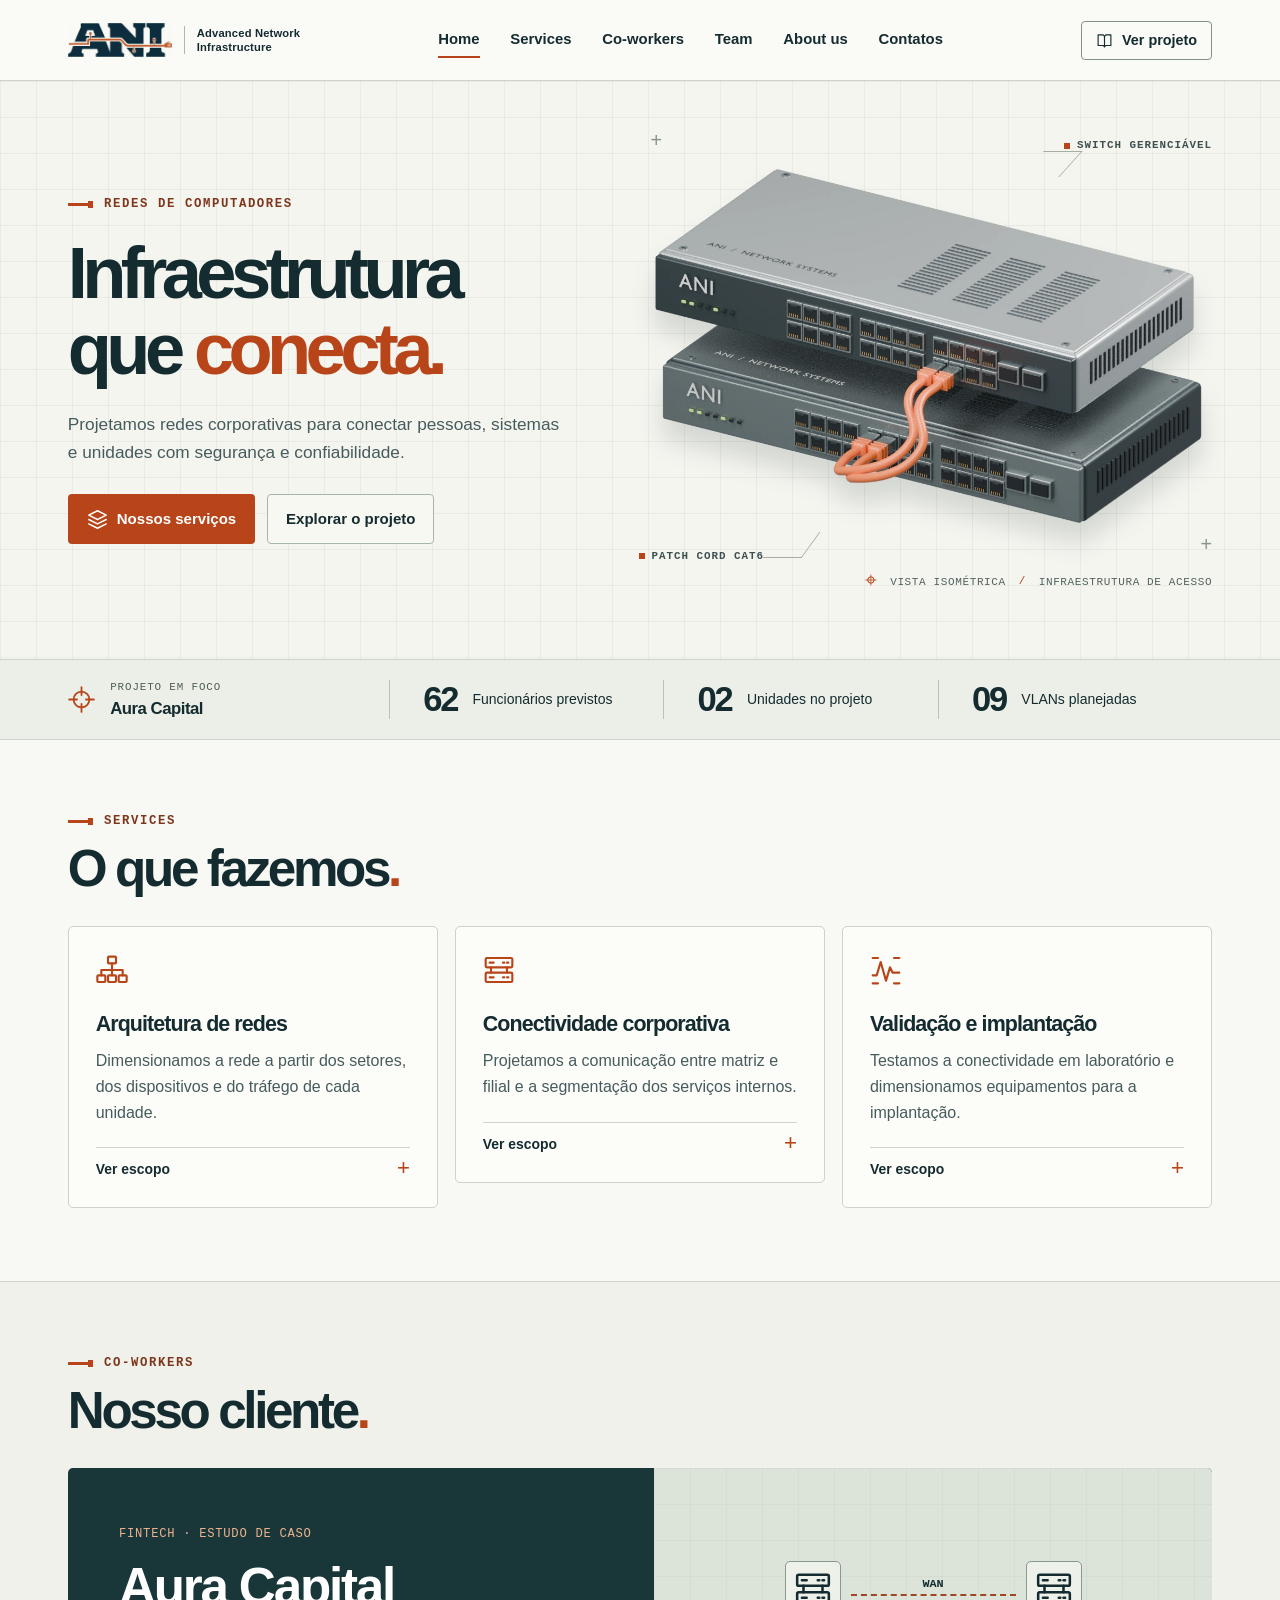
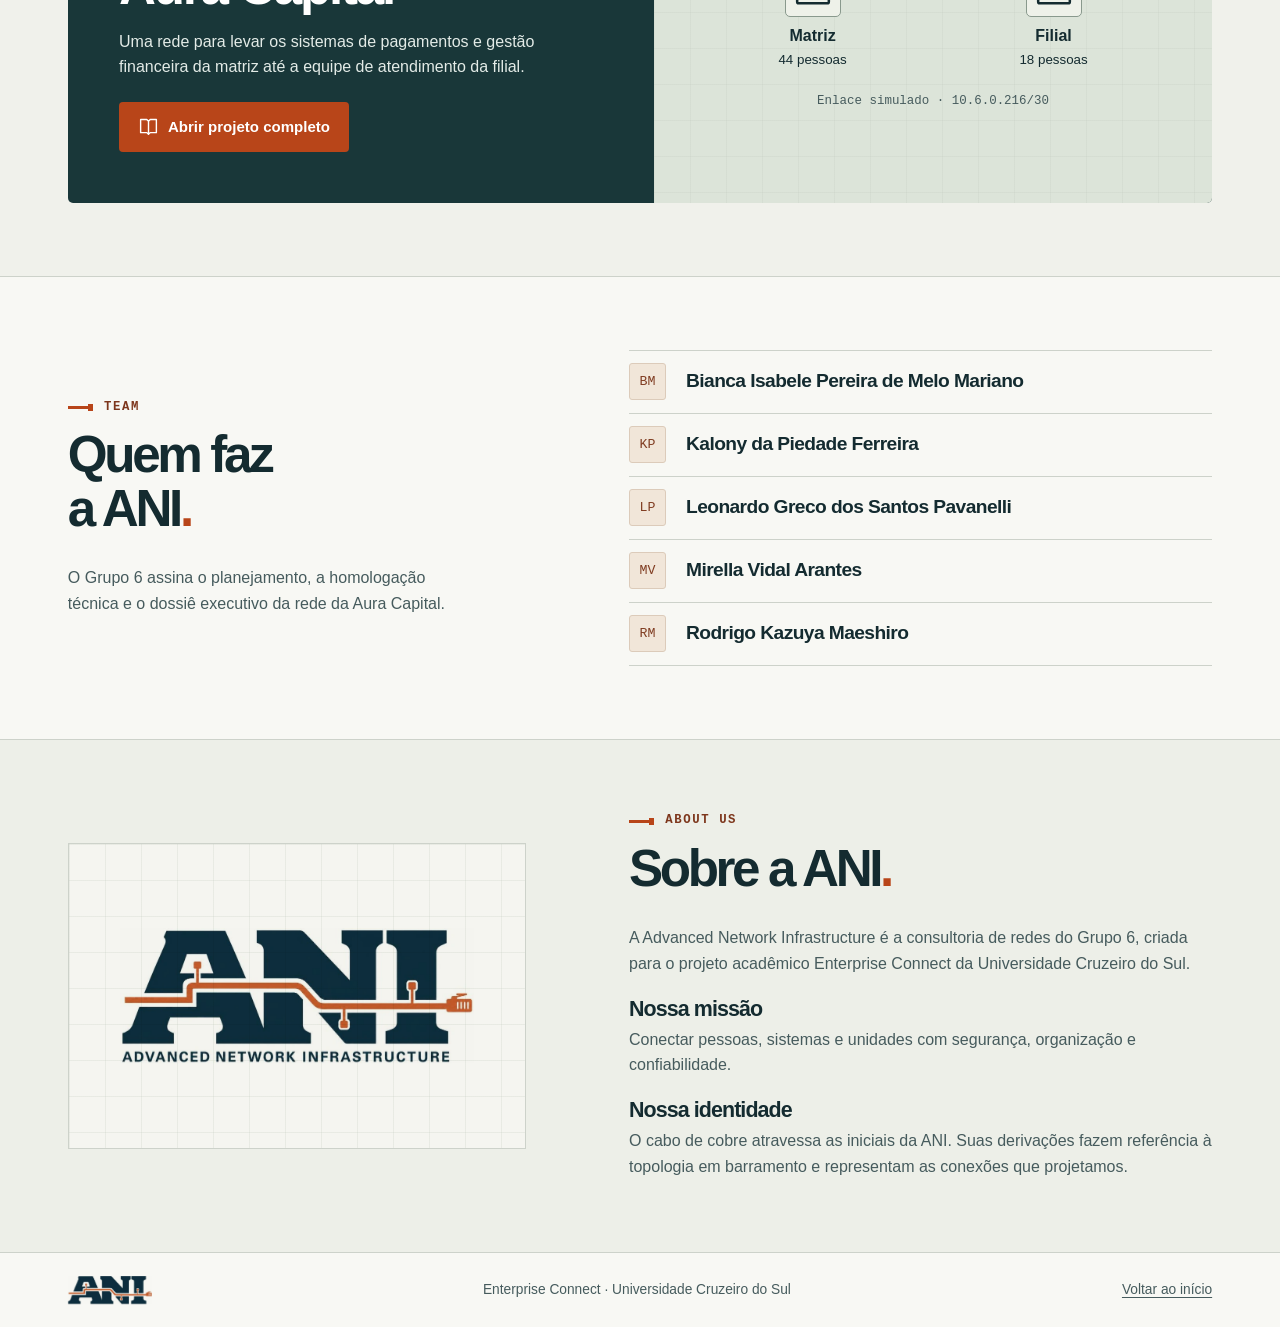
==== index.html @ f09b4840 "Primeiro Commit" ====
<!doctype html>
<html lang="pt-BR">

<head>
  <meta charset="utf-8">
  <meta name="viewport" content="width=device-width, initial-scale=1">
  <meta name="theme-color" content="#fafaf7">
  <meta name="description"
    content="Infraestrutura de redes corporativas da ANI e estudo de caso da fintech Aura Capital.">
  <title>ANI — Advanced Network Infrastructure</title>
  <link rel="icon" href="assets/logo_ani.svg">
  <link rel="stylesheet" href="style.css">
  <script defer src="script.js"></script>
</head>

<body>
  <a class="skip" href="#conteudo">Ir para o conteúdo</a>
  <header class="main-header">
    <div class="wrap head-row">
      <a class="brand" href="#home" aria-label="ANI, página inicial"><img src="assets/ani.webp" width="104" height="34"
          alt="ANI"><span>Advanced Network<br>Infrastructure</span></a><button class="menu-toggle" hidden type="button"
        aria-expanded="false" aria-controls="nav"><svg class="ico" aria-hidden="true" viewBox="0 0 24 24" fill="none"
          stroke="currentColor" stroke-width="1.6" stroke-linecap="round" stroke-linejoin="round">
          <path d="M3 6h18M3 12h18M3 18h18" />
        </svg> Menu</button>
      <nav id="nav" aria-label="Navegação principal">
        <a href="#home" aria-current="location" lang="en">Home</a><a href="#services" lang="en">Services</a><a
          href="#co-workers" lang="en">Co-workers</a><a href="#team" lang="en">Team</a><a href="#about-us"
          lang="en">About us</a><a href="contatos.html">Contatos</a>
      </nav>
      <a class="head-cta" href="aura-capital.html"><svg class="ico" aria-hidden="true" viewBox="0 0 24 24" fill="none"
          stroke="currentColor" stroke-width="1.6" stroke-linecap="round" stroke-linejoin="round">
          <path d="M3 4h7l2 2 2-2h7v15h-7l-2 2-2-2H3zM12 6v15" />
        </svg>Ver projeto</a>
    </div>
  </header>
  <main id="conteudo">
    <section id="home" class="hero">
      <div class="wrap hero-layout">
        <div class="hero-copy">
          <div class="eyebrow">
            <i></i>Redes de Computadores
          </div>
          <h1>
            Infraestrutura<br>que <em>conecta.</em>
          </h1>
          <p>
            Projetamos redes corporativas para conectar pessoas, sistemas e unidades com segurança e confiabilidade.
          </p>
          <div class="actions">
            <a class="btn hot" href="#services"><svg class="ico" aria-hidden="true" viewBox="0 0 24 24" fill="none"
                stroke="currentColor" stroke-width="1.6" stroke-linecap="round" stroke-linejoin="round">
                <path d="m2 7 10-5 10 5-10 5zM2 12l10 5 10-5M2 17l10 5 10-5" />
              </svg> Nossos serviços</a><a class="btn quiet" href="aura-capital.html">Explorar o projeto</a>
          </div>
        </div>
        <figure class="hero-figure">
          <span class="guide g1">+</span><span class="guide g2">+</span>
          <div class="part-label top-label">
            <b></b>Switch gerenciável
          </div>
          <img src="assets/switches.webp"
            alt="Ilustração em perspectiva de dois switches com portas Ethernet e cabos de cobre laranja." width="1200"
            height="820">
          <div class="part-label bottom-label">
            <b></b>Patch cord Cat6
          </div>
          <figcaption>
            <span class="tiny-cross">⌖</span> Vista isométrica <span>/</span> Infraestrutura de acesso
          </figcaption>
        </figure>
      </div>
    </section>
    <section class="spec-band" aria-label="Dados do projeto Aura Capital">
      <div class="wrap spec-row">
        <div class="spec-label">
          <svg class="ico" aria-hidden="true" viewBox="0 0 24 24" fill="none" stroke="currentColor" stroke-width="1.6"
            stroke-linecap="round" stroke-linejoin="round">
            <circle cx="12" cy="12" r="7" />
            <path d="M12 1v7m0 8v7M1 12h7m8 0h7" />
          </svg><span>Projeto em foco<strong>Aura Capital</strong></span>
        </div>
        <div>
          <strong data-counter>62</strong><span>Funcionários previstos</span>
        </div>
        <div>
          <strong data-counter>02</strong><span>Unidades no projeto</span>
        </div>
        <div>
          <strong data-counter>09</strong><span>VLANs planejadas</span>
        </div>
      </div>
    </section>
    <section class="section wrap" id="services">
      <div class="eyebrow">
        <i></i>Services
      </div>
      <h2>
        O que fazemos<span>.</span>
      </h2>
      <div class="services-grid">
        <article class="service-card">
          <div class="service-icon">
            <svg class="ico" aria-hidden="true" viewBox="0 0 24 24" fill="none" stroke="currentColor" stroke-width="1.6"
              stroke-linecap="round" stroke-linejoin="round">
              <rect x="9" y="2" width="6" height="5" rx=".7" />
              <path d="M12 7v5M4 16v-4h16v4M12 12v4" />
              <rect x="1" y="16" width="6" height="5" rx=".7" />
              <rect x="9" y="16" width="6" height="5" rx=".7" />
              <rect x="17" y="16" width="6" height="5" rx=".7" />
            </svg>
          </div>
          <h3>
            Arquitetura de redes
          </h3>
          <p>
            Dimensionamos a rede a partir dos setores, dos dispositivos e do tráfego de cada unidade.
          </p>
          <details>
            <summary>
              Ver escopo
            </summary>
            <p>
              O projeto lógico reúne topologia, sub-redes IPv4 com VLSM, gateways, VLANs e requisitos de acesso.
            </p>
            <a href="aura-capital.html#etapa-1">Consultar plano lógico</a>
          </details>
        </article>
        <article class="service-card">
          <div class="service-icon">
            <svg class="ico" aria-hidden="true" viewBox="0 0 24 24" fill="none" stroke="currentColor" stroke-width="1.6"
              stroke-linecap="round" stroke-linejoin="round">
              <rect x="2" y="3" width="20" height="7" rx="1" />
              <rect x="2" y="14" width="20" height="7" rx="1" />
              <path d="M5 6.5h3m7 0h1m2 0h1M5 17.5h3m7 0h1m2 0h1M6 10v4m12-4v4" />
            </svg>
          </div>
          <h3>
            Conectividade corporativa
          </h3>
          <p>
            Projetamos a comunicação entre matriz e filial e a segmentação dos serviços internos.
          </p>
          <details>
            <summary>
              Ver escopo
            </summary>
            <p>
              O escopo inclui trunks, roteamento entre unidades, Wi-Fi corporativo e de visitantes e planejamento de VPN
              e controles de acesso.
            </p>
            <a href="aura-capital.html#etapa-2">Ver aplicação na Aura Capital</a>
          </details>
        </article>
        <article class="service-card">
          <div class="service-icon">
            <svg class="ico" aria-hidden="true" viewBox="0 0 24 24" fill="none" stroke="currentColor" stroke-width="1.6"
              stroke-linecap="round" stroke-linejoin="round">
              <path d="M2 16h3l3-10 4 14 3-10 2 4h5" />
              <path d="M2 3h4m12 0h4M2 22h4m12 0h4" />
            </svg>
          </div>
          <h3>
            Validação e implantação
          </h3>
          <p>
            Testamos a conectividade em laboratório e dimensionamos equipamentos para a implantação.
          </p>
          <details>
            <summary>
              Ver escopo
            </summary>
            <p>
              Registramos testes no Packet Tracer, relacionamos os modelos simulados aos equipamentos reais e estimamos
              investimento e custos recorrentes.
            </p>
            <a href="aura-capital.html#etapa-3">Consultar dimensionamento</a>
          </details>
        </article>
      </div>
    </section>
    <section class="client-area" id="co-workers">
      <div class="wrap">
        <div class="eyebrow">
          <i></i>Co-workers
        </div>
        <h2>
          Nosso cliente<span>.</span>
        </h2>
        <article class="client-card">
          <div class="client-copy">
            <span class="plain-meta">Fintech · Estudo de caso</span>
            <h3>
              <a href="aura-capital.html">Aura Capital</a>
            </h3>
            <p>
              Uma rede para levar os sistemas de pagamentos e gestão financeira da matriz até a equipe de atendimento da
              filial.
            </p>
            <a class="btn hot" href="aura-capital.html"><svg class="ico" aria-hidden="true" viewBox="0 0 24 24"
                fill="none" stroke="currentColor" stroke-width="1.6" stroke-linecap="round" stroke-linejoin="round">
                <path d="M3 4h7l2 2 2-2h7v15h-7l-2 2-2-2H3zM12 6v15" />
              </svg> Abrir projeto completo</a>
          </div>
          <div class="client-diagram">
            <div class="map-pair">
              <span><svg class="ico" aria-hidden="true" viewBox="0 0 24 24" fill="none" stroke="currentColor"
                  stroke-width="1.6" stroke-linecap="round" stroke-linejoin="round">
                  <rect x="2" y="3" width="20" height="7" rx="1" />
                  <rect x="2" y="14" width="20" height="7" rx="1" />
                  <path d="M5 6.5h3m7 0h1m2 0h1M5 17.5h3m7 0h1m2 0h1M6 10v4m12-4v4" />
                </svg><b>Matriz</b><small>44 pessoas</small></span><i><small>WAN</small></i><span><svg class="ico"
                  aria-hidden="true" viewBox="0 0 24 24" fill="none" stroke="currentColor" stroke-width="1.6"
                  stroke-linecap="round" stroke-linejoin="round">
                  <rect x="2" y="3" width="20" height="7" rx="1" />
                  <rect x="2" y="14" width="20" height="7" rx="1" />
                  <path d="M5 6.5h3m7 0h1m2 0h1M5 17.5h3m7 0h1m2 0h1M6 10v4m12-4v4" />
                </svg><b>Filial</b><small>18 pessoas</small></span>
            </div>
            <p>
              Enlace simulado · 10.6.0.216/30
            </p>
          </div>
        </article>
      </div>
    </section>
    <section class="wrap section team-section" id="team">
      <div>
        <div class="eyebrow">
          <i></i>Team
        </div>
        <h2>
          Quem faz <br>a ANI<span>.</span>
        </h2>
        <p>
          O Grupo 6 assina o planejamento, a homologação técnica e o dossiê executivo da rede da Aura Capital.
        </p>
      </div>
      <ul class="people">
        <li>
          <span class="monogram">BM</span><strong>Bianca Isabele Pereira de Melo Mariano</strong>
        </li>
        <li>
          <span class="monogram">KP</span><strong>Kalony da Piedade Ferreira</strong>
        </li>
        <li>
          <span class="monogram">LP</span><strong>Leonardo Greco dos Santos Pavanelli</strong>
        </li>
        <li>
          <span class="monogram">MV</span><strong>Mirella Vidal Arantes</strong>
        </li>
        <li>
          <span class="monogram">RM</span><strong>Rodrigo Kazuya Maeshiro</strong>
        </li>
      </ul>
    </section>
    <section class="about-area" id="about-us">
      <div class="wrap about-layout">
        <div class="identity">
          <img src="assets/ani-completa.webp" width="906" height="345"
            alt="Marca ANI com um cabo de cobre atravessando as iniciais.">
        </div>
        <div>
          <div class="eyebrow">
            <i></i>About us
          </div>
          <h2>
            Sobre a ANI<span>.</span>
          </h2>
          <p>
            A Advanced Network Infrastructure é a consultoria de redes do Grupo 6, criada para o projeto acadêmico
            Enterprise Connect da Universidade Cruzeiro do Sul.
          </p>
          <h3>
            Nossa missão
          </h3>
          <p>
            Conectar pessoas, sistemas e unidades com segurança, organização e confiabilidade.
          </p>
          <h3>
            Nossa identidade
          </h3>
          <p>
            O cabo de cobre atravessa as iniciais da ANI. Suas derivações fazem referência à topologia em barramento e
            representam as conexões que projetamos.
          </p>
        </div>
      </div>
    </section>
  </main>
  <footer>
    <div class="wrap footer-row">
      <a class="brand" href="index.html#home"><img src="assets/ani.webp" alt="ANI" width="84"
          height="28"></a><span>Enterprise Connect · Universidade Cruzeiro do Sul</span><a href="#home">Voltar ao
        início</a>
    </div>
  </footer>
</body>

</html>
---- style.css ----
:root {
  color-scheme: light;
  --paper: #f8f8f4;
  --white: #fff;
  --ink: #142b30;
  --muted: #465b5d;
  --copper: #b84519;
  --line: #cdd2ca;
  --technical: "IBM Plex Mono", Consolas, "Liberation Mono", monospace;
  --font: "Inter", "Arial", sans-serif;
  --gutter: clamp(20px, 5.3vw, 88px);
}

* {
  box-sizing: border-box;
}

html {
  scroll-behavior: smooth;
  scroll-padding-top: 100px;
}

body {
  margin: 0;
  font: 400 1rem/1.6 var(--font);
  color: var(--ink);
  background: var(--paper);
}

a {
  color: inherit;
  text-decoration-thickness: 1px;
  text-underline-offset: .23em;
}

button,
summary {
  font: inherit;
}

a,
summary,
button {
  -webkit-tap-highlight-color: transparent;
}

:focus-visible {
  outline: 3px solid var(--copper);
  outline-offset: 4px;
}

img {
  max-width: 100%;
}

[hidden] {
  display: none !important;
}

.wrap {
  width: min(calc(100% - 2 * var(--gutter)), 1440px);
  margin-inline: auto;
}

.ico {
  display: inline-block;
  width: 21px;
  height: 21px;
  flex: none;
}

.skip {
  position: fixed;
  z-index: 20;
  left: 1rem;
  top: -8rem;
  padding: .6rem 1rem;
  background: #fff;
}

.skip:focus {
  top: .5rem;
}

.main-header {
  position: sticky;
  z-index: 10;
  top: 0;
  background: rgba(250, 250, 247, .98);
  border-bottom: 1px solid var(--line);
}

.head-row,
.brand,
.main-header nav,
.head-cta,
.menu-toggle,
.actions,
.btn,
.footer-row,
.doc-link {
  display: flex;
  align-items: center;
}

.head-row {
  min-height: 80px;
  gap: 2.4rem;
  justify-content: space-between;
}

.brand {
  flex: none;
  gap: 12px;
  text-decoration: none;
}

.brand img,
.identity img {
  mix-blend-mode: multiply;
  object-fit: contain;
}

.brand span {
  padding-left: 12px;
  border-left: 1px solid #aeb7b0;
  font: 600 .7rem/1.25 var(--font);
  letter-spacing: .015em;
}

.main-header nav {
  gap: clamp(18px, 2.4vw, 44px);
  align-self: stretch;
}

.main-header nav a {
  align-content: center;
  position: relative;
  white-space: nowrap;
  text-decoration: none;
  font-size: .93rem;
  font-weight: 600;
}

.main-header nav a::after {
  content: '';
  position: absolute;
  bottom: -6px;
  height: 2px;
  background: var(--copper);
  left: 0;
  right: 0;
  transform: scaleX(0);
  transform-origin: left;
}

.main-header nav a:is(:hover, :focus-visible, [aria-current])::after {
  transform: scaleX(1);
}

.main-header nav a:hover,
.footer-row a:hover {
  color: var(--copper);
}

.head-cta,
.menu-toggle {
  gap: 9px;
  border: 1px solid #82918c;
  border-radius: 4px;
  padding: 8px 14px;
  font: 600 .9rem var(--font);
  text-decoration: none;
  background: transparent;
  color: var(--ink);
}

.head-cta:hover,
.menu-toggle:hover {
  background: #e9ebe4;
}

.head-cta .ico {
  width: 17px;
}

.hero,
.case-hero,
.identity,
.client-diagram {
  background-color: #f5f5f0;
  background-image: linear-gradient(to right, #c6cec245 1px, transparent 1px), linear-gradient(to bottom, #c6cec245 1px, transparent 1px);
  background-size: 36px 36px;
}

.hero {
  overflow: hidden;
  border-bottom: 1px solid var(--line);
}

.hero-layout {
  min-height: clamp(485px, 37vw, 630px);
  display: grid;
  grid-template-columns: 1fr 1.07fr;
  align-items: center;
  gap: 12px;
  padding-block: clamp(36px, 4vw, 72px);
}

.eyebrow,
.part-label,
.hero-figure figcaption,
.plain-meta,
.spec-label span,
.chip,
.topology figcaption,
.evidence figcaption,
.case-layout aside nav p {
  font-family: var(--technical);
}

.eyebrow {
  display: flex;
  align-items: center;
  gap: .7rem;
  color: #7d361c;
  font-size: .77rem;
  font-weight: 700;
  line-height: 1.4;
  text-transform: uppercase;
  letter-spacing: .13em;
}

.eyebrow i {
  width: 25px;
  height: 3px;
  background: var(--copper);
  display: block;
  position: relative;
}

.eyebrow i::after {
  content: '';
  width: 5px;
  height: 7px;
  background: var(--copper);
  position: absolute;
  right: 0;
  top: -2px;
}

h1,
h2,
h3,
p,
figure {
  margin: 0;
}

h1,
h2,
h3,
.spec-row strong {
  line-height: 1.05;
}

h1 {
  font-size: clamp(3.2rem, 5.65vw, 6.2rem);
  letter-spacing: -.078em;
  font-weight: 700;
  margin: 23px 0;
}

h1 em {
  color: var(--copper);
  font-style: normal;
}

.hero-copy>p,
.case-hero p {
  max-width: 505px;
  color: var(--muted);
  font-size: clamp(1.05rem, 1.35vw, 1.25rem);
  line-height: 1.6;
}

.actions {
  flex-wrap: wrap;
  gap: 12px;
  margin-top: 28px;
}

.btn {
  display: inline-flex;
  gap: 9px;
  justify-content: center;
  border: 1px solid transparent;
  border-radius: 4px;
  padding: .74rem 1.12rem;
  font-size: .94rem;
  font-weight: 600;
  text-decoration: none;
}

.hot {
  background: var(--copper);
  color: white;
}

.hot:hover {
  background: #973713;
}

.quiet {
  border-color: #aab5aa;
  background: #f7f8f1;
}

.quiet:hover {
  background: #e7ebe2;
}

.hero-figure {
  position: relative;
  isolation: isolate;
  padding: 14px 0 10px;
}

.hero-figure img {
  width: 109%;
  height: auto;
  max-width: none;
  margin-left: -4.5%;
  display: block;
  filter: drop-shadow(0 20px 12px #26383128);
}

.hero-figure figcaption {
  text-align: right;
  text-transform: uppercase;
  color: #526260;
  font-size: .69rem;
  letter-spacing: .055em;
  margin-top: -3%;
}

.hero-figure figcaption span {
  color: var(--copper);
  margin: 0 .35rem;
}

.tiny-cross {
  font-size: 1.3rem;
  vertical-align: middle;
}

.part-label {
  position: absolute;
  text-transform: uppercase;
  font-weight: 600;
  font-size: .68rem;
  letter-spacing: .09em;
  color: #3e5050;
  display: flex;
  align-items: center;
  gap: 7px;
  z-index: 1;
}

.part-label b {
  width: 6px;
  height: 6px;
  background: var(--copper);
}

.top-label {
  top: 1%;
  right: 0;
}

.bottom-label {
  left: 2%;
  bottom: 9%;
}

.part-label::after {
  content: '';
  width: 38px;
  height: 25px;
  position: absolute;
  border: solid #a9ada1;
  border-width: 0 0 1px 1px;
}

.top-label::after {
  top: 14px;
  left: -32px;
  transform: skewX(-42deg) rotate(180deg);
}

.bottom-label::after {
  bottom: 7px;
  left: calc(100% + 8px);
  transform: skewX(-36deg);
  border-width: 0 1px 1px 0;
}

.guide {
  position: absolute;
  color: #88968b;
  font: 400 1.25rem/1 var(--technical);
}

.g1 {
  left: 4%;
  top: 0;
}

.g2 {
  right: 0;
  bottom: 11%;
}

.spec-band {
  border-bottom: 1px solid var(--line);
  background: #ecefe7;
}

.spec-row {
  display: grid;
  grid-template-columns: 1.17fr 1fr 1fr 1fr;
  padding-block: 20px;
}

.spec-row>div {
  display: flex;
  align-items: center;
  gap: clamp(10px, 1.2vw, 23px);
  padding-inline: clamp(14px, 2.6vw, 50px);
  border-left: 1px solid #bac3b8;
}

.spec-row>div:first-child {
  padding-left: 0;
  border: 0;
}

.spec-row>div:last-child {
  padding-right: 0;
}

.spec-row strong {
  font-size: clamp(1.8rem, 2.7vw, 3rem);
  font-weight: 600;
  letter-spacing: -.065em;
}

.spec-row span {
  font-size: .875rem;
  line-height: 1.35;
}

.spec-row .spec-label strong {
  display: block;
  font: 700 1.05rem var(--font);
  letter-spacing: -.03em;
  text-transform: none;
  color: var(--ink);
  margin-top: 4px;
}

.spec-label span {
  color: #505f55;
  text-transform: uppercase;
  letter-spacing: .08em;
  font-size: .68rem;
}

.spec-label .ico {
  width: 27px;
  height: 27px;
  color: var(--copper);
}

.section,
.client-area,
.about-area {
  padding-block: clamp(52px, 5.7vw, 100px);
}

h2 {
  font-size: clamp(2.4rem, 4vw, 4.3rem);
  font-weight: 650;
  letter-spacing: -.066em;
  margin: 12px 0 30px;
}

h2 span {
  color: var(--copper);
}

h3 {
  font-size: 1.34rem;
  letter-spacing: -.043em;
  line-height: 1.17;
}

p {
  color: var(--muted);
}

.services-grid {
  display: grid;
  grid-template-columns: repeat(3, minmax(0, 1fr));
  gap: 17px;
  align-items: start;
}

.service-card {
  background: #fcfcf9;
  border: 1px solid var(--line);
  padding: clamp(20px, 2.1vw, 36px);
  border-radius: 5px;
  min-height: 246px;
}

.service-icon {
  color: var(--copper);
  margin-bottom: 19px;
}

.service-icon .ico {
  height: 32px;
  width: 32px;
}

.service-card p {
  margin-top: .7rem;
}

summary {
  cursor: pointer;
  list-style: none;
  position: relative;
  padding-right: 24px;
}

summary::-webkit-details-marker {
  display: none;
}

summary::after {
  content: '+';
  position: absolute;
  right: 0;
  top: 50%;
  transform: translateY(-50%);
  font: 400 1.4rem/1 var(--technical);
  color: var(--copper);
}

details[open]>summary::after {
  content: '−';
}

.service-card details {
  border-top: 1px solid var(--line);
  margin-top: 22px;
  padding-top: 10px;
}

.service-card summary {
  font-size: .87rem;
  font-weight: 650;
}

.service-card details a {
  display: inline-block;
  margin-top: .65rem;
  color: var(--copper);
}

.client-area {
  border-block: 1px solid var(--line);
  background: #f0f1eb;
}

.client-card {
  display: grid;
  grid-template-columns: 1.05fr 1fr;
  overflow: hidden;
  border-radius: 5px;
  background: #193739;
  color: #fff;
}

.client-copy,
.client-diagram,
.identity {
  padding: clamp(26px, 4vw, 64px);
}

.plain-meta,
.chip {
  font-size: .76rem;
  letter-spacing: .06em;
  text-transform: uppercase;
}

.client-copy .plain-meta {
  color: #efb28f;
}

.client-copy h3 {
  font-size: clamp(2.4rem, 4vw, 4rem);
  margin: 12px 0;
}

.client-copy h3 a {
  text-decoration: none;
}

.client-copy h3 a:hover {
  text-decoration: underline;
}

.client-copy p {
  color: #e3ebe7;
  max-width: 450px;
}

.client-copy .btn {
  margin-top: 22px;
}

.client-diagram {
  background-color: #dce4d9;
  color: var(--ink);
  display: grid;
  align-content: center;
  gap: 23px;
}

.map-pair {
  display: flex;
  justify-content: center;
  align-items: center;
}

.map-pair>span {
  display: grid;
  text-align: center;
  justify-items: center;
  min-width: 76px;
}

.map-pair .ico {
  width: 56px;
  height: 56px;
  padding: 8px;
  background: #eef1e9;
  border: 1px solid #89998d;
  border-radius: 5px;
}

.map-pair b {
  margin-top: .4rem;
}

.map-pair i {
  position: relative;
  top: -20px;
  flex: 1;
  border-top: 2px dashed #9e4724;
  max-width: 165px;
}

.map-pair i small {
  font: 600 .74rem var(--technical);
  position: absolute;
  left: 50%;
  bottom: 5px;
  transform: translateX(-50%);
}

.client-diagram p {
  font: .78rem/1.4 var(--technical);
  text-align: center;
}

.team-section,
.about-layout {
  display: grid;
  grid-template-columns: .88fr 1.12fr;
  gap: 9%;
  align-items: center;
}

.team-section p {
  max-width: 400px;
}

.people {
  list-style: none;
  padding: 0;
  margin: 0;
  border-top: 1px solid var(--line);
}

.people li {
  display: flex;
  align-items: center;
  gap: 20px;
  border-bottom: 1px solid var(--line);
  padding: .78rem 0;
}

.people strong {
  font-size: 1.2rem;
  font-weight: 600;
  letter-spacing: -.03em;
}

.monogram {
  font: .83rem var(--technical);
  color: #803d22;
  background: #f1e6d9;
  border: 1px solid #dccbba;
  width: 37px;
  height: 37px;
  display: grid;
  place-items: center;
  border-radius: 3px;
}

.about-area {
  border-top: 1px solid var(--line);
  background: #edefe8;
}

.identity {
  display: grid;
  place-items: center;
  aspect-ratio: 1.5;
  border: 1px solid var(--line);
}

.identity img {
  width: 100%;
  height: auto;
}

.about-area h3 {
  margin: 20px 0 5px;
}

footer {
  border-top: 1px solid var(--line);
  padding: 23px 0;
}

.footer-row {
  justify-content: space-between;
  gap: 20px;
  font-size: .86rem;
  color: var(--muted);
}

.case-hero {
  padding: clamp(40px, 5vw, 90px) 0;
  border-bottom: 1px solid var(--line);
}

.case-hero p {
  max-width: 720px;
}

.chips {
  display: flex;
  flex-wrap: wrap;
  gap: 7px;
  margin-top: 23px;
}

.chip {
  padding: 4px 9px;
  background: #f8f8f4;
  border: 1px solid #b9c4b9;
  border-radius: 2px;
}

.case-layout {
  display: grid;
  grid-template-columns: minmax(155px, .24fr) minmax(0, 1fr);
  gap: clamp(20px, 5vw, 100px);
  padding-top: 44px;
}

.case-layout aside nav {
  position: sticky;
  top: 112px;
  display: grid;
  gap: 4px;
}

.case-layout aside nav p {
  font-size: .75rem;
  text-transform: uppercase;
  letter-spacing: .08em;
  margin-bottom: 12px;
}

.case-layout aside a {
  font-size: .91rem;
  text-decoration: none;
  padding: 7px 9px;
  border-left: 2px solid var(--line);
}

.case-layout aside a:hover,
.case-layout aside a[aria-current] {
  color: var(--copper);
  border-color: var(--copper);
  background: #eeeae1;
}

.case-stage {
  padding-bottom: 44px;
  border-bottom: 1px solid var(--line);
  margin-bottom: 42px;
}

.case-stage h2 {
  font-size: clamp(2rem, 3.5vw, 3.7rem);
  margin-bottom: 20px;
}

.case-stage h3 {
  margin: 24px 0 6px;
}

.case-stage p {
  max-width: 80ch;
  margin: 10px 0;
}

.case-stage .intro {
  font-size: 1.15rem;
}

.metrics {
  display: grid;
  grid-template-columns: repeat(3, 1fr);
  margin-block: 22px;
  background: #e9ede3;
  border: 1px solid var(--line);
}

.metrics>div {
  padding: clamp(12px, 1.4vw, 22px);
  border-right: 1px solid var(--line);
}

.metrics>div:last-child {
  border: 0;
}

.metrics b {
  display: block;
  font: 600 clamp(1.02rem, 1.65vw, 1.7rem)/1.3 var(--technical);
  letter-spacing: -.065em;
  color: #733716;
}

.metrics span {
  display: block;
  margin-top: .35rem;
  line-height: 1.4;
  font-size: .87rem;
}

.fold {
  border-bottom: 1px solid var(--line);
}

.fold>summary {
  font-weight: 600;
  padding-block: 13px;
}

.fold-content {
  padding-bottom: 12px;
}

.table-scroll {
  overflow: auto;
  margin: 15px 0;
  border: 1px solid var(--line);
}

table {
  border-collapse: collapse;
  width: 100%;
  text-align: left;
  font-size: .9rem;
}

th,
td {
  padding: .65rem .75rem;
  border-bottom: 1px solid var(--line);
  line-height: 1.4;
}

td {
  color: var(--muted);
}

thead {
  background: #e8ede4;
}

tbody tr:nth-child(even) {
  background: #f2f3ed;
}

tbody tr:last-child>* {
  border-bottom: 0;
}

.doc-link {
  gap: 10px;
  width: fit-content;
  font-weight: 600;
  font-size: .92rem;
  margin-top: 16px;
  color: #873618;
}

.documents {
  display: grid;
  gap: 7px;
}

.documents .doc-link {
  background: #fff;
  border: 1px solid var(--line);
  border-radius: 3px;
  padding: 14px;
  margin: 0;
  width: auto;
}

.topology,
.evidence figure {
  margin: 20px 0;
  background: #fff;
  border: 1px solid var(--line);
}

.topology img,
.evidence img {
  width: 100%;
  height: auto;
  display: block;
}

.topology figcaption,
.evidence figcaption {
  padding: 8px 12px;
  font-size: .77rem;
  background: #ecefe7;
}

.evidence {
  display: grid;
  grid-template-columns: repeat(auto-fit, minmax(min(220px, 100%), 1fr));
  gap: 12px;
  align-items: start;
}

@media (min-width: 1550px) {
  .hero-layout {
    min-height: 620px;
  }
}

@media (max-width: 980px) {
  .head-row {
    gap: 15px;
    min-height: 70px;
  }

  .main-header nav {
    gap: 16px;
  }

  .brand span {
    display: none;
  }

  .hero-layout {
    min-height: 430px;
  }

  .spec-row>div {
    padding-inline: 16px;
  }

  .service-card {
    padding: 18px;
  }

  .case-layout {
    grid-template-columns: 150px minmax(0, 1fr);
  }
}

@media (max-width: 720px) {
  html {
    scroll-padding-top: 80px;
  }

  .head-row {
    flex-wrap: wrap;
    min-height: 63px;
    gap: 8px;
    padding-block: 9px;
  }

  .brand img {
    width: 79px;
    height: auto;
  }

  .brand span {
    display: block;
    font-size: .59rem;
    padding-left: 8px;
  }

  .brand {
    gap: 8px;
  }

  .menu-toggle {
    margin-left: auto;
    font-size: .82rem;
    padding: 8px 10px;
  }

  .head-cta {
    display: none;
  }

  .main-header nav {
    order: 3;
    width: 100%;
    flex-wrap: wrap;
    gap: 0;
    margin-top: 4px;
  }

  .main-header nav a {
    padding: 8px 9px;
    font-size: .86rem;
  }

  .main-header nav a::after {
    bottom: 4px;
    left: 9px;
    right: 9px;
  }

  .hero-layout {
    grid-template-columns: 1fr;
    gap: 24px;
    padding-block: 40px 18px;
  }

  h1 {
    font-size: clamp(3.05rem, 9.9vw, 4.4rem);
    margin: 18px 0;
  }

  .hero-copy>p {
    max-width: 510px;
  }

  .actions {
    margin-top: 21px;
  }

  .hero-figure {
    width: min(100%, 470px);
    margin-inline: auto;
    padding: 6px 0;
  }

  .hero-figure img {
    width: 100%;
    margin: 0;
  }

  .hero-figure figcaption {
    font-size: .62rem;
    margin-top: -5%;
  }

  .part-label {
    font-size: .62rem;
  }

  .spec-row {
    grid-template-columns: repeat(3, minmax(0, 1fr));
    padding-block: 12px;
    row-gap: 13px;
  }

  .spec-label .ico {
    width: 19px;
    height: 19px;
  }

  .spec-row .spec-label {
    grid-column: 1/-1;
    gap: 7px;
  }

  .spec-label span {
    display: flex;
    align-items: center;
    gap: 8px;
  }

  .spec-row .spec-label strong {
    margin: 0;
    font-size: .85rem;
  }

  .spec-row>div:not(.spec-label) {
    display: grid;
    align-content: start;
    gap: 4px;
    padding-inline: 12px;
  }

  .spec-row>div:nth-child(2) {
    padding-left: 0;
    border: 0;
  }

  .spec-row span {
    font-size: .75rem;
  }

  .services-grid,
  .client-card,
  .team-section,
  .about-layout,
  .case-layout {
    grid-template-columns: minmax(0, 1fr);
  }

  .service-card {
    min-height: 0;
    padding: 22px;
  }

  .team-section,
  .about-layout {
    gap: 28px;
  }

  .team-section h2 br {
    display: none;
  }

  .team-section h2 br::after {
    content: ' ';
  }

  .identity {
    max-width: 340px;
    aspect-ratio: 2.3;
  }

  .footer-row {
    flex-wrap: wrap;
  }

  .footer-row span {
    order: 3;
    width: 100%;
  }

  .case-layout {
    padding-top: 26px;
    gap: 32px;
  }

  .case-layout aside nav {
    position: static;
    display: flex;
    flex-wrap: wrap;
    gap: 5px;
  }

  .case-layout aside a {
    border: 1px solid var(--line);
  }

  .case-layout aside nav p {
    width: 100%;
    margin-bottom: 4px;
  }

  .metrics {
    grid-template-columns: 1fr;
  }

  .metrics>div {
    display: flex;
    align-items: center;
    justify-content: space-between;
    gap: 12px;
    border-right: 0;
    border-bottom: 1px solid var(--line);
  }

  .metrics span {
    margin: 0;
    text-align: right;
  }
}

@media (prefers-reduced-motion: reduce) {
  html {
    scroll-behavior: auto;
  }
}

.contact-page {
  min-height: 100vh;
  display: flex;
  flex-direction: column;
}

.contact-page main {
  flex: 1;
}

.contact-page h1 {
  margin: 0 0 clamp(26px, 3vw, 48px);
}

.contact-grid {
  display: grid;
  grid-template-columns: repeat(auto-fit, minmax(min(100%, 320px), 1fr));
  border: 1px solid var(--line);
  border-radius: 5px;
  overflow: hidden;
}

.contact-grid section {
  padding: clamp(26px, 4vw, 60px);
}

.contact-grid .ico {
  width: 34px;
  height: 34px;
}

.contact-grid h2 {
  font-size: clamp(1.7rem, 3vw, 3rem);
  margin: 24px 0 12px;
}

.contact-email {
  background: #193739;
  color: #fff;
}

.contact-email .ico {
  color: #efb28f;
}

.contact-email a {
  font-family: var(--technical);
  overflow-wrap: anywhere;
}

.contact-email p {
  margin-top: 12px;
  color: #d3dfd9;
}

.contact-campus {
  background-color: #e7ede2;
  background-image: linear-gradient(90deg, #c6cec245 1px, transparent 1px), linear-gradient(#c6cec245 1px, transparent 1px);
  background-size: 36px 36px;
}

.contact-campus .ico {
  color: var(--copper);
}

.contact-campus address {
  color: var(--muted);
  font-style: normal;
  margin: 4px 0 20px;
}

[data-counter] {
  font-variant-numeric: tabular-nums;
}

@media (prefers-reduced-motion: no-preference) {
  .main-header nav a::after {
    transition: transform .2s ease-out;
  }

  .hero-copy, .case-hero h1, .contact-page h1, .hero-figure, .contact-grid {
    animation: enter-view .55s ease-out backwards;
  }

  .hero-figure, .contact-grid {
    animation-delay: .1s;
  }

  .client-diagram.signal-active .map-pair i::after {
    content: '';
    position: absolute;
    top: -4px;
    width: 7px;
    height: 7px;
    border-radius: 50%;
    background: var(--copper);
    animation: send-packet 1.6s ease-in-out 2 both;
  }
}

@keyframes enter-view {
  from { opacity: 0; transform: translateY(12px); }
  to { opacity: 1; transform: translateY(0); }
}

@keyframes send-packet {
  0% { left: 0; opacity: 0; }
  12%, 85% { opacity: 1; }
  100% { left: calc(100% - 7px); opacity: 0; }
}
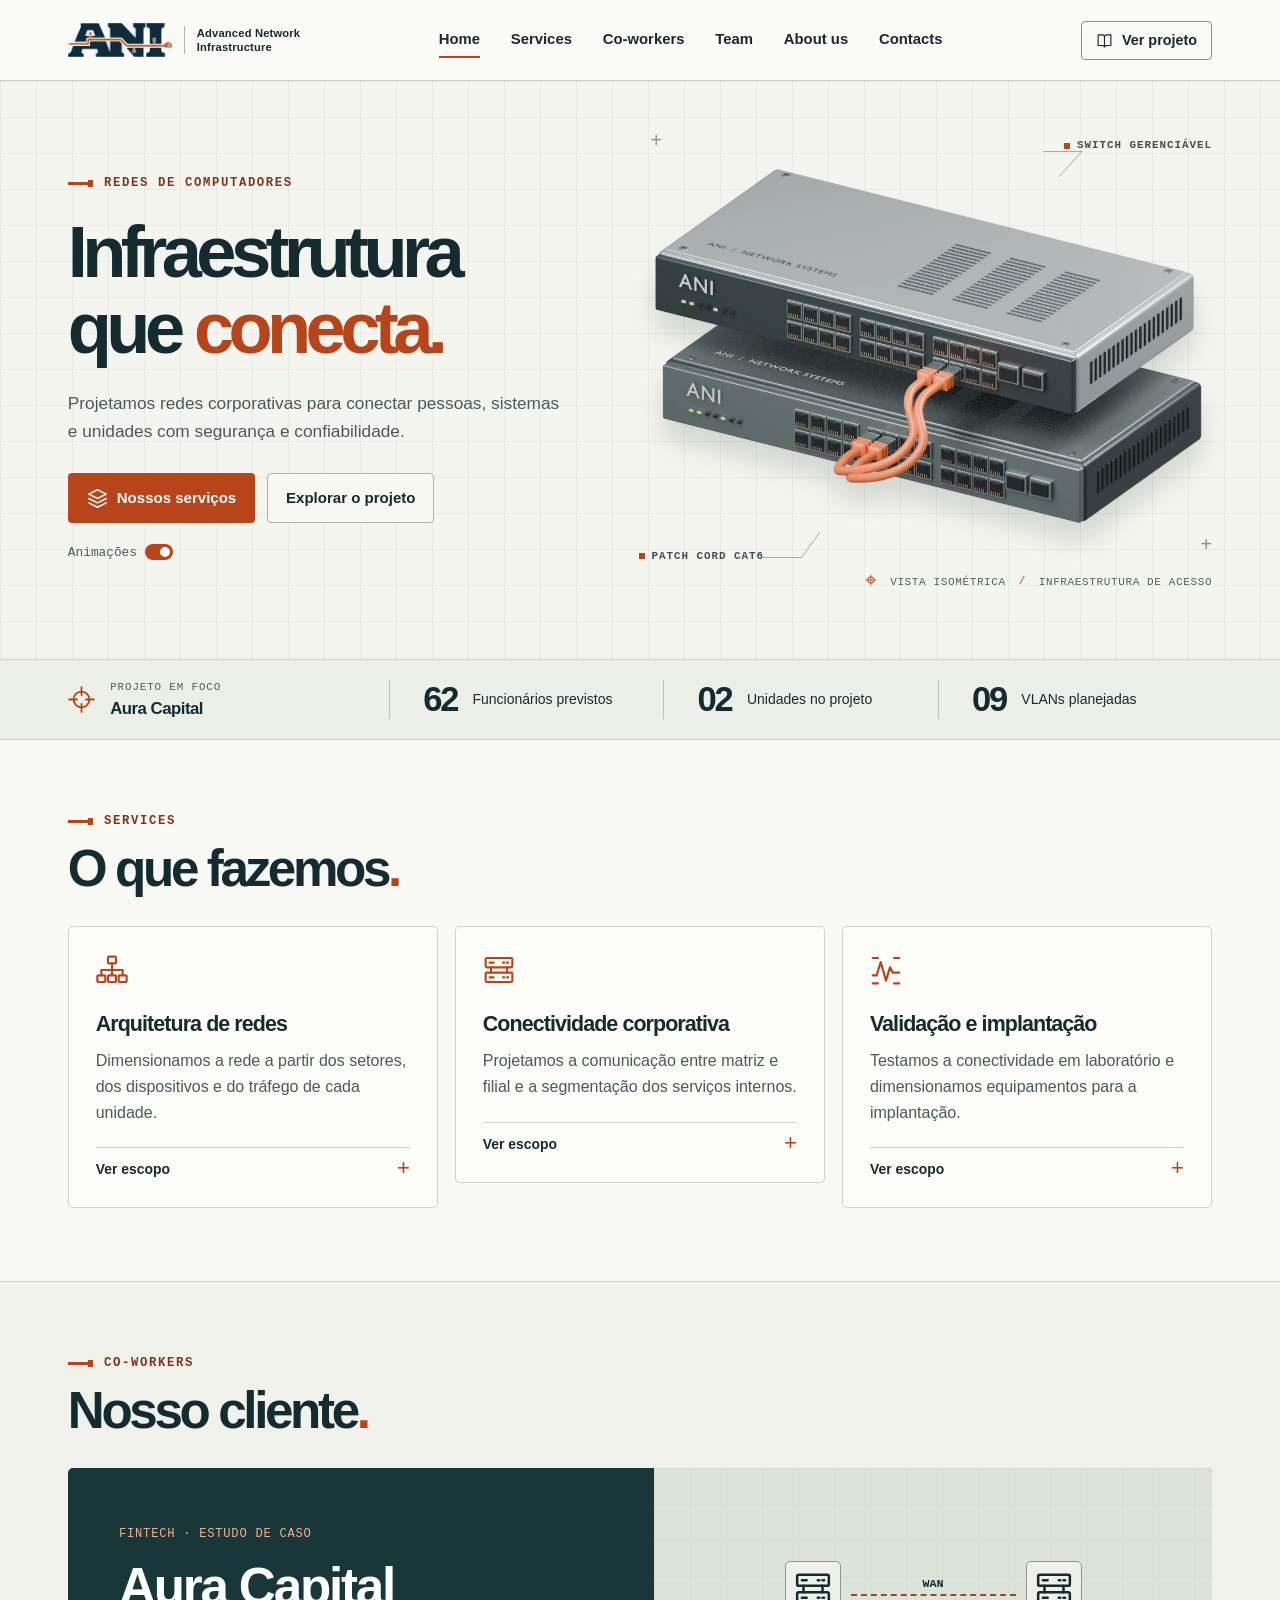
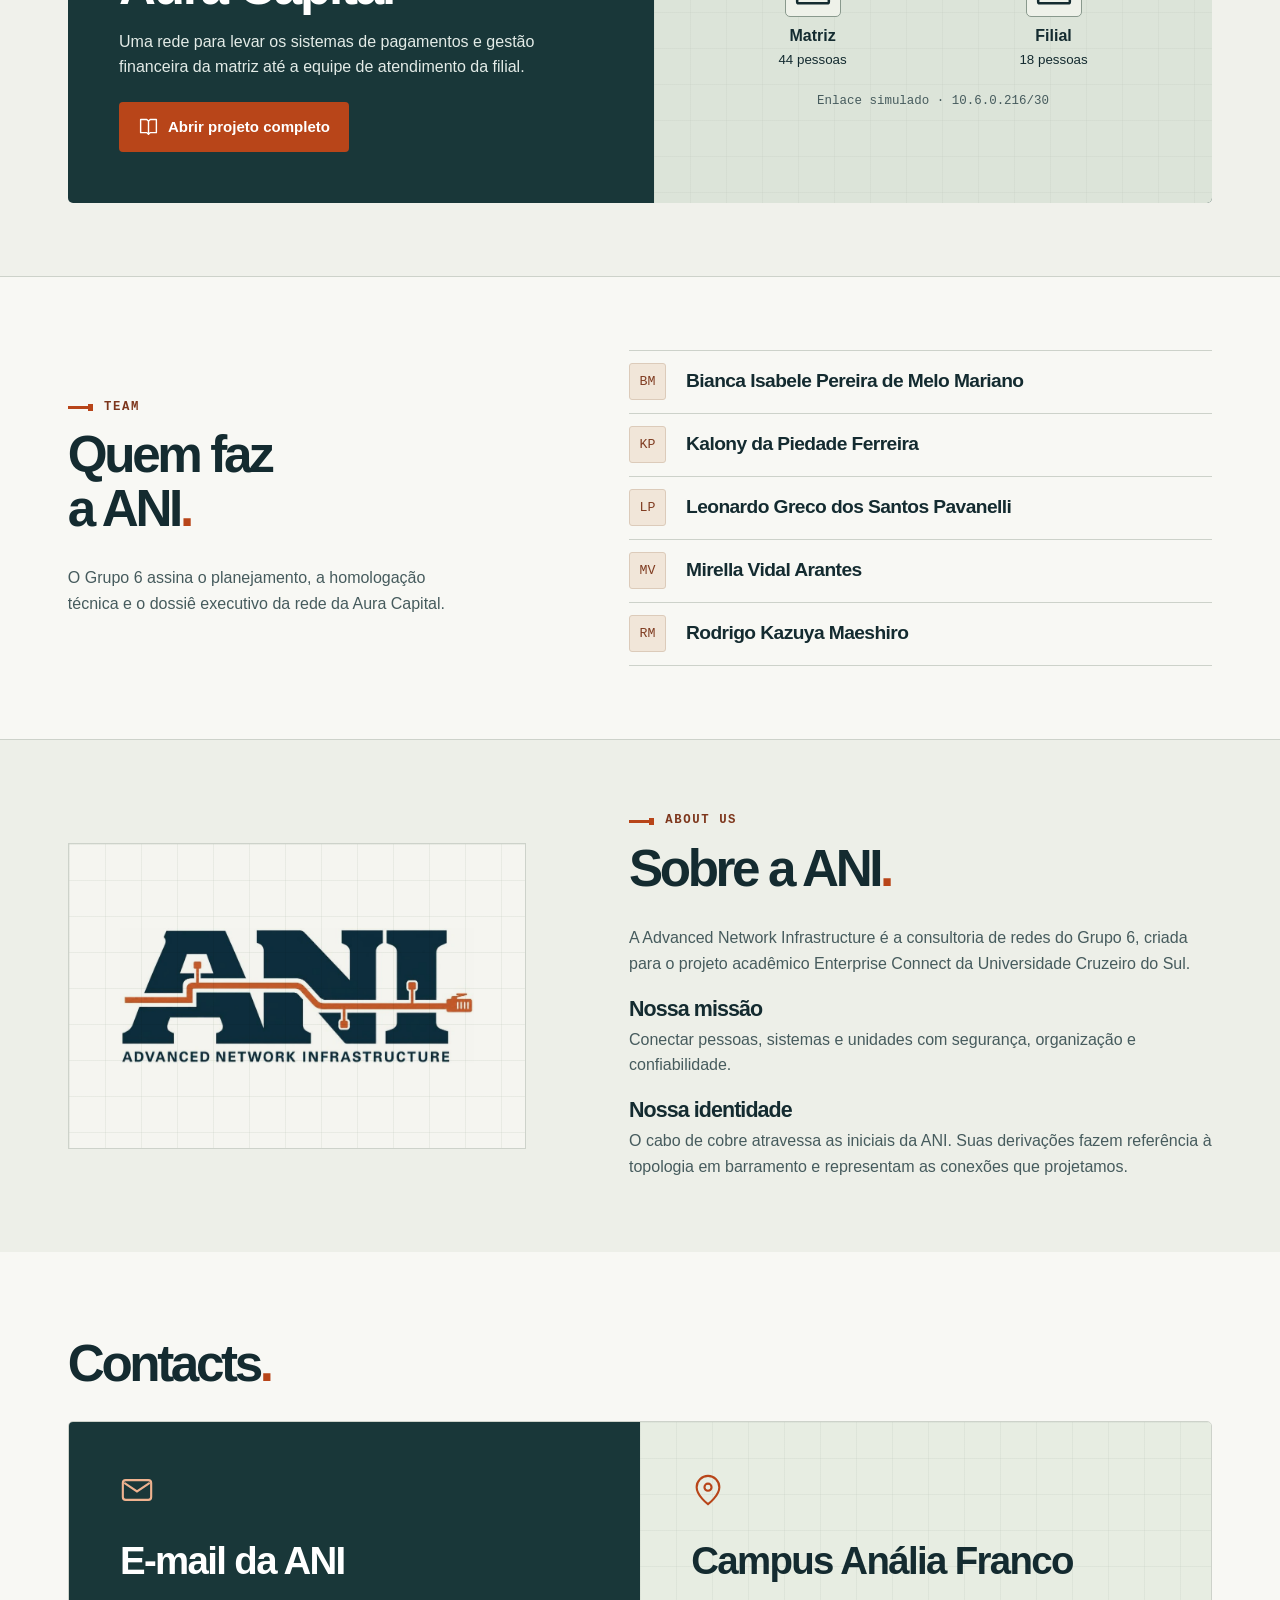
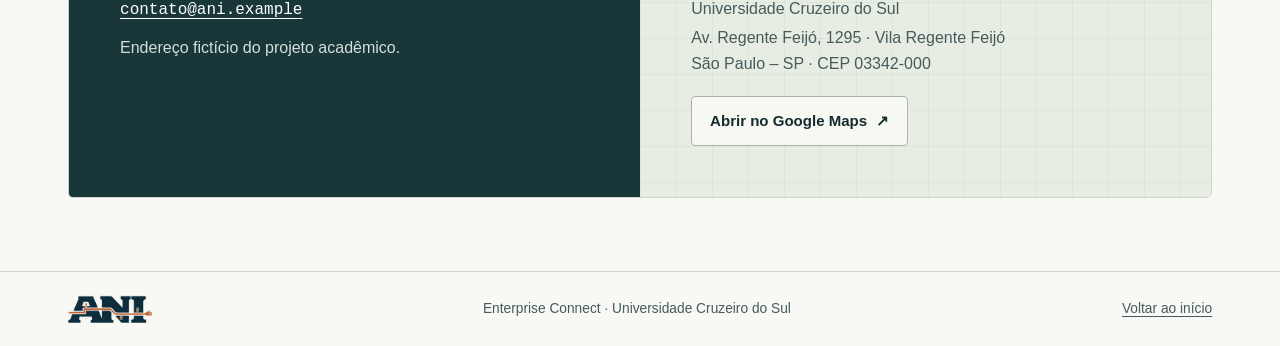
==== commit 182f24ff: "Conects e animations" ====
--- a/index.html
+++ b/index.html
@@ -26,7 +26,7 @@
       <nav id="nav" aria-label="Navegação principal">
         <a href="#home" aria-current="location" lang="en">Home</a><a href="#services" lang="en">Services</a><a
           href="#co-workers" lang="en">Co-workers</a><a href="#team" lang="en">Team</a><a href="#about-us"
-          lang="en">About us</a><a href="contatos.html">Contatos</a>
+          lang="en">About us</a><a href="#contatos" lang="en">Contacts</a>
       </nav>
       <a class="head-cta" href="aura-capital.html"><svg class="ico" aria-hidden="true" viewBox="0 0 24 24" fill="none"
           stroke="currentColor" stroke-width="1.6" stroke-linecap="round" stroke-linejoin="round">
@@ -53,6 +53,7 @@
                 <path d="m2 7 10-5 10 5-10 5zM2 12l10 5 10-5M2 17l10 5 10-5" />
               </svg> Nossos serviços</a><a class="btn quiet" href="aura-capital.html">Explorar o projeto</a>
           </div>
+          <button class="motion-control" type="button" aria-pressed="false" hidden>Animações <span aria-hidden="true"></span></button>
         </div>
         <figure class="hero-figure">
           <span class="guide g1">+</span><span class="guide g2">+</span>
@@ -287,6 +288,32 @@
         </div>
       </div>
     </section>
+    <section class="section wrap" id="contatos" aria-labelledby="contacts-title">
+      <h2 id="contacts-title" lang="en">Contacts<span>.</span></h2>
+      <div class="contact-grid">
+        <section class="contact-email">
+          <svg class="ico" aria-hidden="true" viewBox="0 0 24 24" fill="none" stroke="currentColor" stroke-width="1.5">
+            <rect x="2" y="5" width="20" height="14" rx="2" />
+            <path d="m3 7 9 6 9-6" />
+          </svg>
+          <h3>E-mail da ANI</h3>
+          <a href="mailto:contato@ani.example">contato@ani.example</a>
+          <p>Endereço fictício do projeto acadêmico.</p>
+        </section>
+        <section class="contact-campus">
+          <svg class="ico" aria-hidden="true" viewBox="0 0 24 24" fill="none" stroke="currentColor" stroke-width="1.5">
+            <path d="M20 10c0 6-8 12-8 12S4 16 4 10a8 8 0 1 1 16 0Z" />
+            <circle cx="12" cy="10" r="2.5" />
+          </svg>
+          <h3>Campus Anália Franco</h3>
+          <p>Universidade Cruzeiro do Sul</p>
+          <address>Av. Regente Feijó, 1295 · Vila Regente Feijó<br>São Paulo – SP · CEP 03342-000</address>
+          <a class="btn quiet"
+            href="https://www.google.com/maps/search/?api=1&amp;query=Universidade+Cruzeiro+do+Sul+Campus+An%C3%A1lia+Franco%2C+Av.+Regente+Feij%C3%B3+1295%2C+S%C3%A3o+Paulo">Abrir
+            no Google Maps <span aria-hidden="true">↗</span></a>
+        </section>
+      </div>
+    </section>
   </main>
   <footer>
     <div class="wrap footer-row">
--- a/style.css
+++ b/style.css
@@ -872,7 +872,7 @@
   color: #733716;
 }
 
-.metrics span {
+.metrics > div > span {
   display: block;
   margin-top: .35rem;
   line-height: 1.4;
@@ -1228,7 +1228,7 @@
     border-bottom: 1px solid var(--line);
   }
 
-  .metrics span {
+  .metrics > div > span {
     margin: 0;
     text-align: right;
   }
@@ -1238,20 +1238,6 @@
   html {
     scroll-behavior: auto;
   }
-}
-
-.contact-page {
-  min-height: 100vh;
-  display: flex;
-  flex-direction: column;
-}
-
-.contact-page main {
-  flex: 1;
-}
-
-.contact-page h1 {
-  margin: 0 0 clamp(26px, 3vw, 48px);
 }
 
 .contact-grid {
@@ -1271,7 +1257,7 @@
   height: 34px;
 }
 
-.contact-grid h2 {
+.contact-grid h3 {
   font-size: clamp(1.7rem, 3vw, 3rem);
   margin: 24px 0 12px;
 }
@@ -1315,33 +1301,68 @@
   font-variant-numeric: tabular-nums;
 }
 
-@media (prefers-reduced-motion: no-preference) {
-  .main-header nav a::after {
-    transition: transform .2s ease-out;
-  }
-
-  .hero-copy, .case-hero h1, .contact-page h1, .hero-figure, .contact-grid {
-    animation: enter-view .55s ease-out backwards;
-  }
-
-  .hero-figure, .contact-grid {
-    animation-delay: .1s;
-  }
-
-  .client-diagram.signal-active .map-pair i::after {
-    content: '';
-    position: absolute;
-    top: -4px;
-    width: 7px;
-    height: 7px;
-    border-radius: 50%;
-    background: var(--copper);
-    animation: send-packet 1.6s ease-in-out 2 both;
-  }
+.motion-control {
+  margin-top: 16px;
+  padding: 5px 0;
+  display: inline-flex;
+  align-items: center;
+  gap: 8px;
+  background: transparent;
+  border: 0;
+  color: var(--muted);
+  font: .8rem var(--technical);
+  cursor: pointer;
+}
+
+.motion-control span {
+  display: inline-block;
+  width: 28px;
+  height: 16px;
+  background: #626e6c;
+  border-radius: 10px;
+  position: relative;
+}
+
+.motion-control span::before {
+  content: '';
+  position: absolute;
+  inset: 3px auto 3px 3px;
+  width: 10px;
+  border-radius: 50%;
+  background: white;
+}
+
+.motion-control[aria-pressed="true"] span { background: var(--copper); }
+.motion-control[aria-pressed="true"] span::before { transform: translateX(12px); }
+
+html.motion-off { scroll-behavior: auto; }
+
+.motion-on .main-header nav a::after { transition: transform .32s ease-out; }
+
+.motion-on .hero-copy, .motion-on .case-hero h1, .motion-on .hero-figure,
+.motion-on .in-view {
+  animation: enter-view .85s ease-out backwards;
+}
+
+.motion-on .hero-figure { animation-delay: .12s; }
+.motion-on .hero-figure img { transition: transform .45s ease-out; }
+@media (hover: hover) {
+  .motion-on .hero-figure:hover img { transform: translateY(-8px); }
+}
+
+.motion-on .client-diagram.in-view .map-pair i::after {
+  content: '';
+  position: absolute;
+  top: -5px;
+  width: 9px;
+  height: 9px;
+  border-radius: 50%;
+  background: var(--copper);
+  animation: send-packet 1.8s ease-in-out 2 both;
 }
 
 @keyframes enter-view {
-  from { opacity: 0; transform: translateY(12px); }
+  from { opacity: 0; transform: translateY(22px); }
   to { opacity: 1; transform: translateY(0); }
 }
 
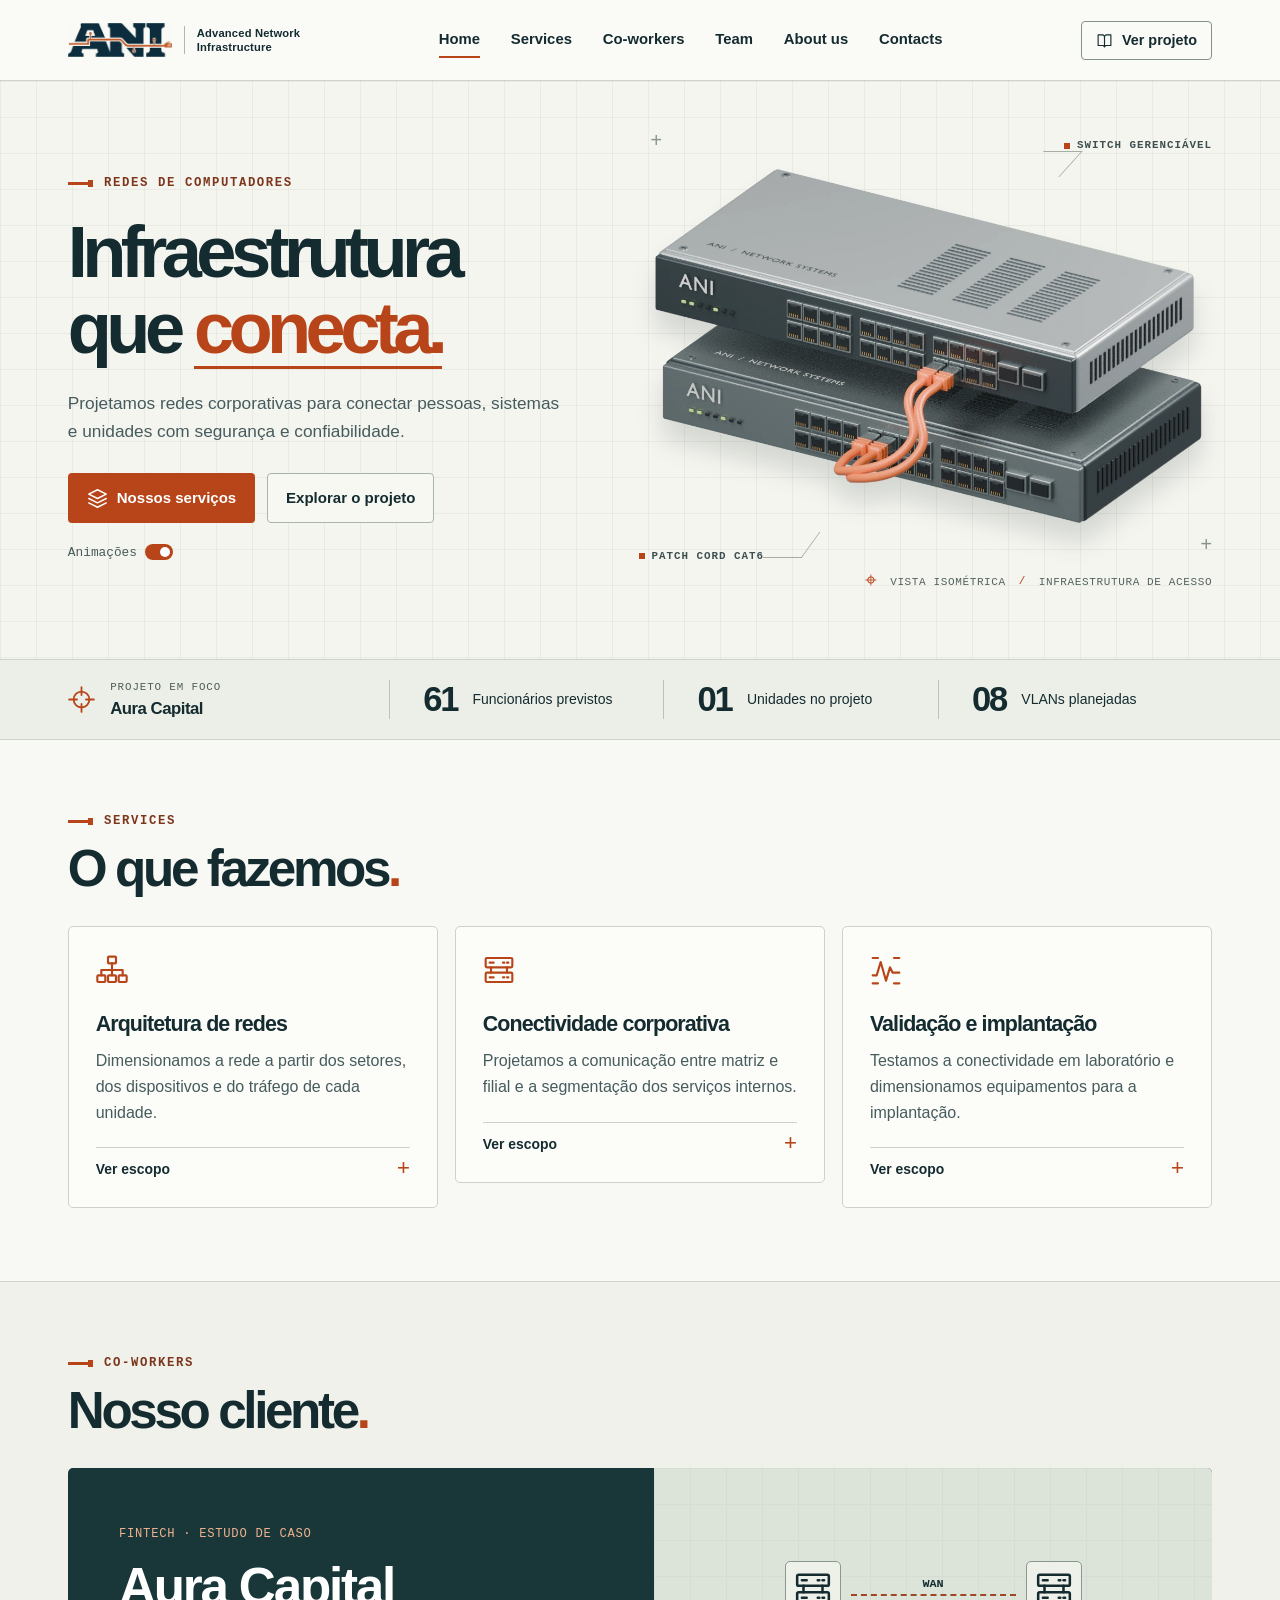
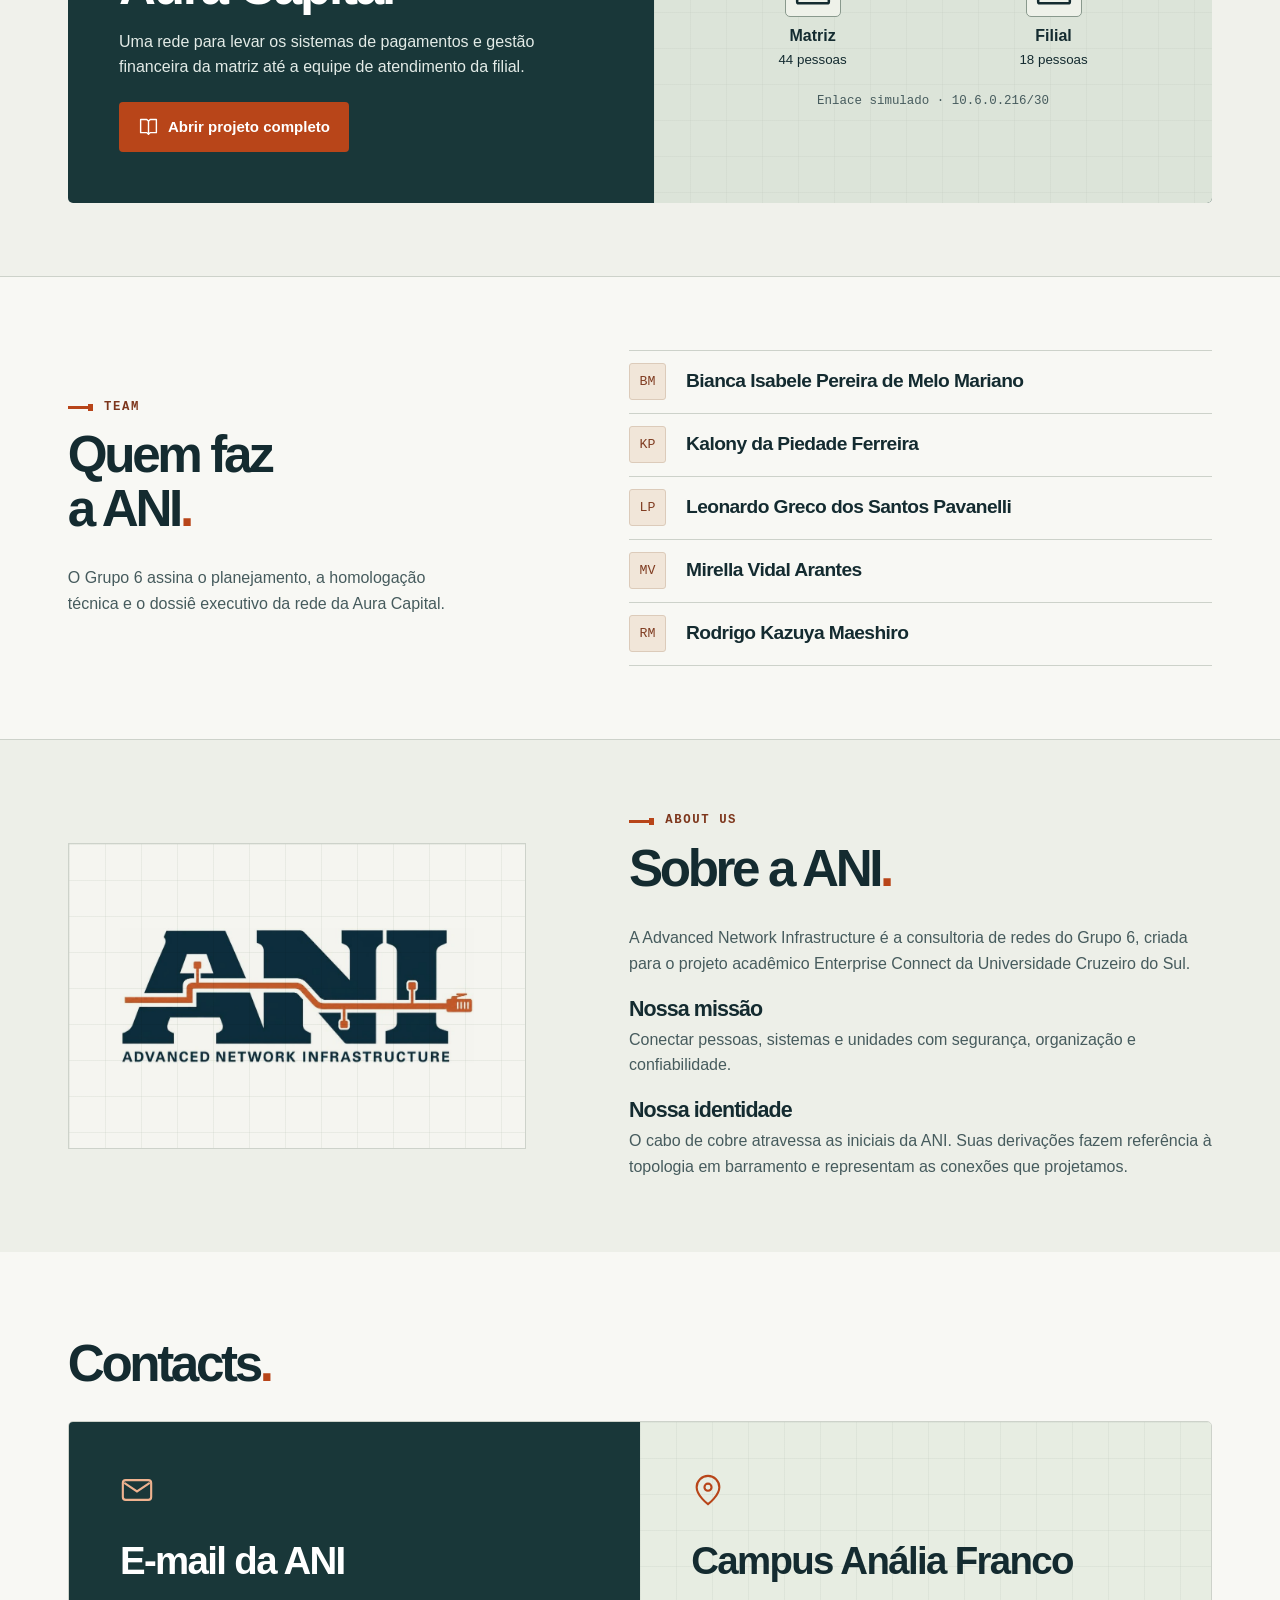
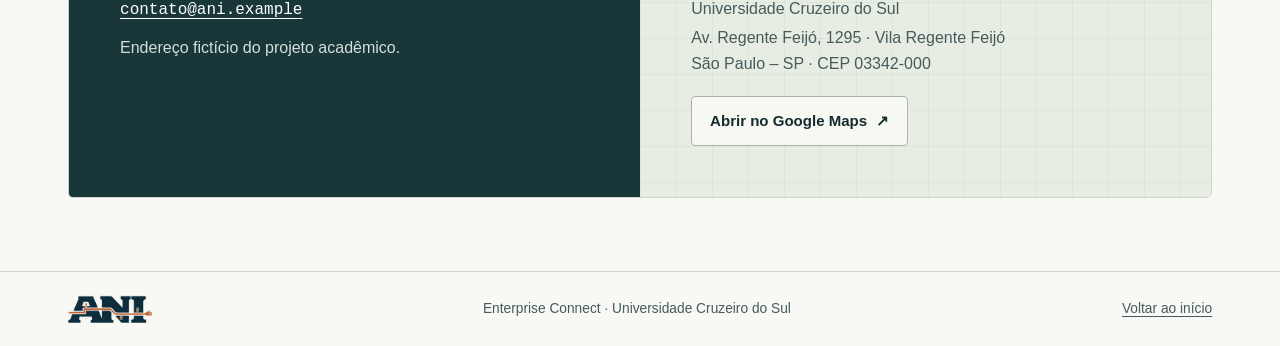
==== commit f6cb3a65: "Ilustração e animação" ====
--- a/index.html
+++ b/index.html
@@ -41,8 +41,8 @@
           <div class="eyebrow">
             <i></i>Redes de Computadores
           </div>
-          <h1>
-            Infraestrutura<br>que <em>conecta.</em>
+          <h1 aria-label="Infraestrutura que conecta.">
+            Infraestrutura<br>que <em class="hero-word">conecta.</em>
           </h1>
           <p>
             Projetamos redes corporativas para conectar pessoas, sistemas e unidades com segurança e confiabilidade.
--- a/style.css
+++ b/style.css
@@ -775,6 +775,51 @@
   max-width: 720px;
 }
 
+.case-hero-layout {
+  display: grid;
+  grid-template-columns: minmax(0, 1.2fr) minmax(0, 1fr);
+  align-items: center;
+  gap: clamp(32px, 5vw, 88px);
+}
+
+.case-network {
+  width: 100%;
+  max-width: 560px;
+  justify-self: end;
+  overflow: hidden;
+  border-radius: 5px;
+  background: #19383d;
+  color: #eff4ec;
+}
+
+.case-network figcaption {
+  padding: 13px 20px;
+  border-bottom: 1px solid #486267;
+  font: 600 .78rem/1.4 var(--technical);
+  letter-spacing: .04em;
+}
+
+.case-network svg { display: block; width: 100%; height: auto; }
+.network-labels { font: 600 21px var(--font); fill: #eff4ec; }
+.network-detail { font: 15px var(--technical); fill: #c2d4cf; }
+.network-wan { font: 600 16px var(--technical); fill: #f2a679; }
+.case-network-packet { opacity: 0; }
+.motion-on .case-network-packet {
+  stroke-dasharray: 13 290;
+  animation: wan-transmission 2s ease-in-out .25s infinite;
+}
+
+@keyframes wan-transmission {
+  0% { opacity: 0; stroke-dashoffset: 13; }
+  12%, 86% { opacity: 1; }
+  100% { opacity: 0; stroke-dashoffset: -260; }
+}
+
+@media (max-width: 800px) {
+  .case-hero-layout { grid-template-columns: minmax(0, 1fr); gap: 24px; }
+  .case-network { justify-self: start; }
+}
+
 .chips {
   display: flex;
   flex-wrap: wrap;
@@ -1339,9 +1384,56 @@
 
 .motion-on .main-header nav a::after { transition: transform .32s ease-out; }
 
-.motion-on .hero-copy, .motion-on .case-hero h1, .motion-on .hero-figure,
+.motion-on .hero-copy > :not(h1), .motion-on .case-hero h1, .motion-on .hero-figure,
 .motion-on .in-view {
   animation: enter-view .85s ease-out backwards;
+}
+
+.hero-word {
+  white-space: nowrap;
+  position: relative;
+  display: inline-block;
+}
+
+.motion-on .hero-word > span {
+  display: inline-block;
+  animation: reveal-letter .34s ease-out backwards;
+  animation-delay: calc(.35s + var(--letter) * .1s);
+}
+
+.hero-word::after {
+  content: '';
+  position: absolute;
+  left: 0;
+  right: 0;
+  bottom: -.03em;
+  height: .045em;
+  background: currentColor;
+  transform-origin: left;
+}
+
+.motion-on .hero-word::after {
+  animation: copper-trace .65s ease-out 1.25s both;
+}
+
+.motion-on .people li.in-view {
+  animation: reveal-member .55s ease-out backwards;
+  animation-delay: calc(var(--member) * .11s);
+}
+
+@keyframes reveal-letter {
+  from { opacity: 0; transform: translateY(.16em); }
+  to { opacity: 1; transform: translateY(0); }
+}
+
+@keyframes copper-trace {
+  from { transform: scaleX(0); }
+  to { transform: scaleX(1); }
+}
+
+@keyframes reveal-member {
+  from { opacity: 0; transform: translateX(-16px); }
+  to { opacity: 1; transform: translateX(0); }
 }
 
 .motion-on .hero-figure { animation-delay: .12s; }
@@ -1358,7 +1450,7 @@
   height: 9px;
   border-radius: 50%;
   background: var(--copper);
-  animation: send-packet 1.8s ease-in-out 2 both;
+  animation: send-packet 1.8s ease-in-out infinite both;
 }
 
 @keyframes enter-view {
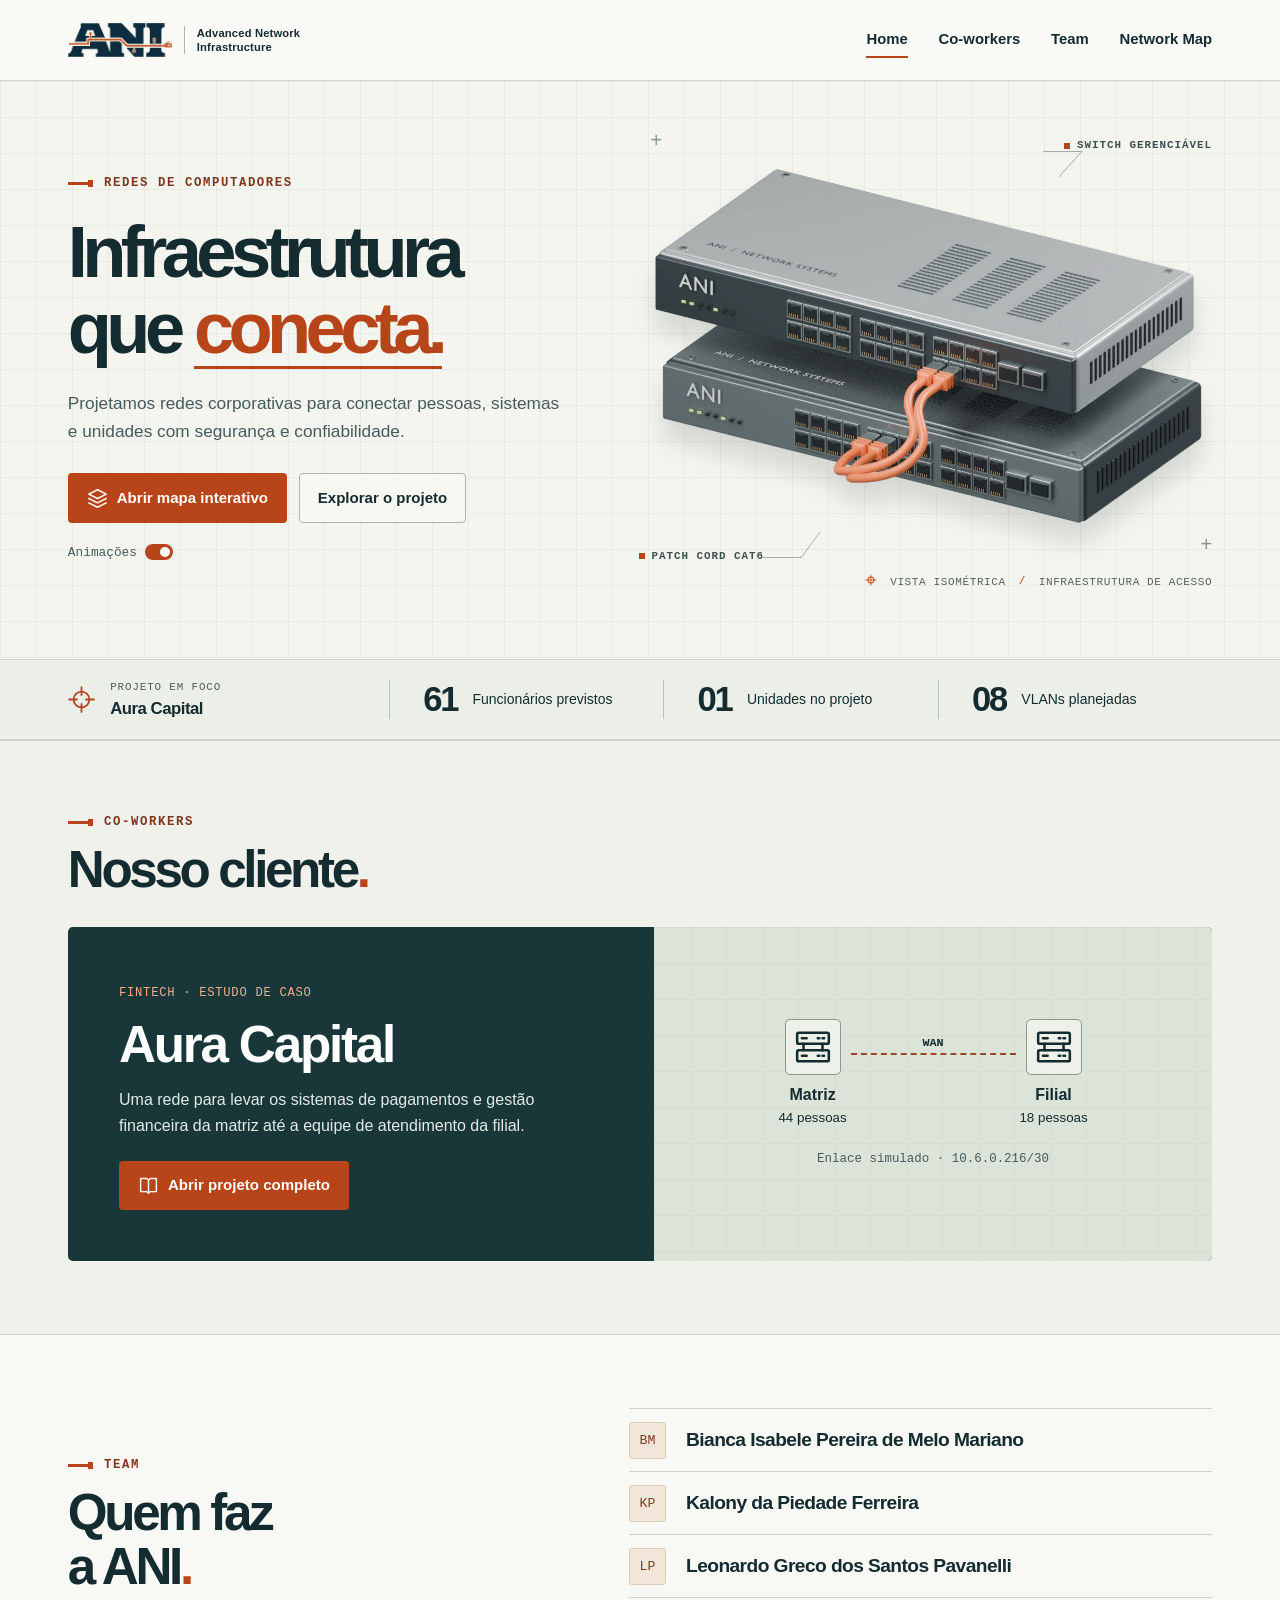
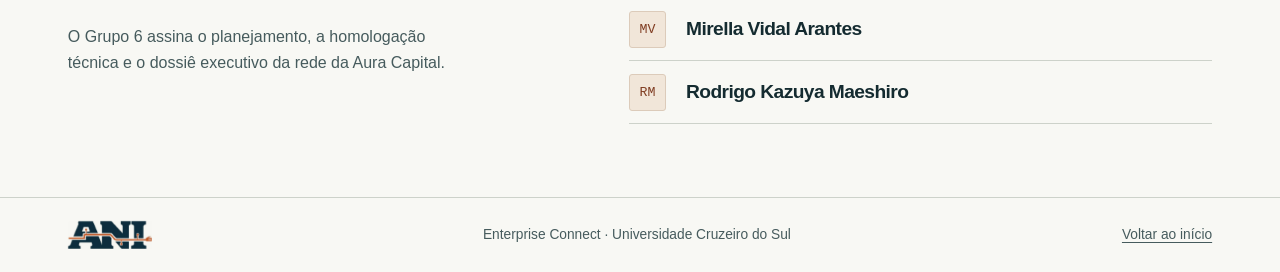
==== commit de6a783c: "Integração do Map e simplificação do site." ====
--- a/index.html
+++ b/index.html
@@ -24,14 +24,11 @@
           <path d="M3 6h18M3 12h18M3 18h18" />
         </svg> Menu</button>
       <nav id="nav" aria-label="Navegação principal">
-        <a href="#home" aria-current="location" lang="en">Home</a><a href="#services" lang="en">Services</a><a
-          href="#co-workers" lang="en">Co-workers</a><a href="#team" lang="en">Team</a><a href="#about-us"
-          lang="en">About us</a><a href="#contatos" lang="en">Contacts</a>
+        <a href="#home" lang="en" aria-current="location">Home</a>
+        <a href="#co-workers" lang="en">Co-workers</a>
+        <a href="#team" lang="en">Team</a>
+        <a href="network-map.html" lang="en">Network Map</a>
       </nav>
-      <a class="head-cta" href="aura-capital.html"><svg class="ico" aria-hidden="true" viewBox="0 0 24 24" fill="none"
-          stroke="currentColor" stroke-width="1.6" stroke-linecap="round" stroke-linejoin="round">
-          <path d="M3 4h7l2 2 2-2h7v15h-7l-2 2-2-2H3zM12 6v15" />
-        </svg>Ver projeto</a>
     </div>
   </header>
   <main id="conteudo">
@@ -48,10 +45,10 @@
             Projetamos redes corporativas para conectar pessoas, sistemas e unidades com segurança e confiabilidade.
           </p>
           <div class="actions">
-            <a class="btn hot" href="#services"><svg class="ico" aria-hidden="true" viewBox="0 0 24 24" fill="none"
+            <a class="btn hot" href="network-map.html"><svg class="ico" aria-hidden="true" viewBox="0 0 24 24" fill="none"
                 stroke="currentColor" stroke-width="1.6" stroke-linecap="round" stroke-linejoin="round">
                 <path d="m2 7 10-5 10 5-10 5zM2 12l10 5 10-5M2 17l10 5 10-5" />
-              </svg> Nossos serviços</a><a class="btn quiet" href="aura-capital.html">Explorar o projeto</a>
+              </svg> Abrir mapa interativo</a><a class="btn quiet" href="aura-capital.html">Explorar o projeto</a>
           </div>
           <button class="motion-control" type="button" aria-pressed="false" hidden>Animações <span aria-hidden="true"></span></button>
         </div>
@@ -90,94 +87,6 @@
         <div>
           <strong data-counter>09</strong><span>VLANs planejadas</span>
         </div>
-      </div>
-    </section>
-    <section class="section wrap" id="services">
-      <div class="eyebrow">
-        <i></i>Services
-      </div>
-      <h2>
-        O que fazemos<span>.</span>
-      </h2>
-      <div class="services-grid">
-        <article class="service-card">
-          <div class="service-icon">
-            <svg class="ico" aria-hidden="true" viewBox="0 0 24 24" fill="none" stroke="currentColor" stroke-width="1.6"
-              stroke-linecap="round" stroke-linejoin="round">
-              <rect x="9" y="2" width="6" height="5" rx=".7" />
-              <path d="M12 7v5M4 16v-4h16v4M12 12v4" />
-              <rect x="1" y="16" width="6" height="5" rx=".7" />
-              <rect x="9" y="16" width="6" height="5" rx=".7" />
-              <rect x="17" y="16" width="6" height="5" rx=".7" />
-            </svg>
-          </div>
-          <h3>
-            Arquitetura de redes
-          </h3>
-          <p>
-            Dimensionamos a rede a partir dos setores, dos dispositivos e do tráfego de cada unidade.
-          </p>
-          <details>
-            <summary>
-              Ver escopo
-            </summary>
-            <p>
-              O projeto lógico reúne topologia, sub-redes IPv4 com VLSM, gateways, VLANs e requisitos de acesso.
-            </p>
-            <a href="aura-capital.html#etapa-1">Consultar plano lógico</a>
-          </details>
-        </article>
-        <article class="service-card">
-          <div class="service-icon">
-            <svg class="ico" aria-hidden="true" viewBox="0 0 24 24" fill="none" stroke="currentColor" stroke-width="1.6"
-              stroke-linecap="round" stroke-linejoin="round">
-              <rect x="2" y="3" width="20" height="7" rx="1" />
-              <rect x="2" y="14" width="20" height="7" rx="1" />
-              <path d="M5 6.5h3m7 0h1m2 0h1M5 17.5h3m7 0h1m2 0h1M6 10v4m12-4v4" />
-            </svg>
-          </div>
-          <h3>
-            Conectividade corporativa
-          </h3>
-          <p>
-            Projetamos a comunicação entre matriz e filial e a segmentação dos serviços internos.
-          </p>
-          <details>
-            <summary>
-              Ver escopo
-            </summary>
-            <p>
-              O escopo inclui trunks, roteamento entre unidades, Wi-Fi corporativo e de visitantes e planejamento de VPN
-              e controles de acesso.
-            </p>
-            <a href="aura-capital.html#etapa-2">Ver aplicação na Aura Capital</a>
-          </details>
-        </article>
-        <article class="service-card">
-          <div class="service-icon">
-            <svg class="ico" aria-hidden="true" viewBox="0 0 24 24" fill="none" stroke="currentColor" stroke-width="1.6"
-              stroke-linecap="round" stroke-linejoin="round">
-              <path d="M2 16h3l3-10 4 14 3-10 2 4h5" />
-              <path d="M2 3h4m12 0h4M2 22h4m12 0h4" />
-            </svg>
-          </div>
-          <h3>
-            Validação e implantação
-          </h3>
-          <p>
-            Testamos a conectividade em laboratório e dimensionamos equipamentos para a implantação.
-          </p>
-          <details>
-            <summary>
-              Ver escopo
-            </summary>
-            <p>
-              Registramos testes no Packet Tracer, relacionamos os modelos simulados aos equipamentos reais e estimamos
-              investimento e custos recorrentes.
-            </p>
-            <a href="aura-capital.html#etapa-3">Consultar dimensionamento</a>
-          </details>
-        </article>
       </div>
     </section>
     <section class="client-area" id="co-workers">
@@ -255,65 +164,6 @@
         </li>
       </ul>
     </section>
-    <section class="about-area" id="about-us">
-      <div class="wrap about-layout">
-        <div class="identity">
-          <img src="assets/ani-completa.webp" width="906" height="345"
-            alt="Marca ANI com um cabo de cobre atravessando as iniciais.">
-        </div>
-        <div>
-          <div class="eyebrow">
-            <i></i>About us
-          </div>
-          <h2>
-            Sobre a ANI<span>.</span>
-          </h2>
-          <p>
-            A Advanced Network Infrastructure é a consultoria de redes do Grupo 6, criada para o projeto acadêmico
-            Enterprise Connect da Universidade Cruzeiro do Sul.
-          </p>
-          <h3>
-            Nossa missão
-          </h3>
-          <p>
-            Conectar pessoas, sistemas e unidades com segurança, organização e confiabilidade.
-          </p>
-          <h3>
-            Nossa identidade
-          </h3>
-          <p>
-            O cabo de cobre atravessa as iniciais da ANI. Suas derivações fazem referência à topologia em barramento e
-            representam as conexões que projetamos.
-          </p>
-        </div>
-      </div>
-    </section>
-    <section class="section wrap" id="contatos" aria-labelledby="contacts-title">
-      <h2 id="contacts-title" lang="en">Contacts<span>.</span></h2>
-      <div class="contact-grid">
-        <section class="contact-email">
-          <svg class="ico" aria-hidden="true" viewBox="0 0 24 24" fill="none" stroke="currentColor" stroke-width="1.5">
-            <rect x="2" y="5" width="20" height="14" rx="2" />
-            <path d="m3 7 9 6 9-6" />
-          </svg>
-          <h3>E-mail da ANI</h3>
-          <a href="mailto:contato@ani.example">contato@ani.example</a>
-          <p>Endereço fictício do projeto acadêmico.</p>
-        </section>
-        <section class="contact-campus">
-          <svg class="ico" aria-hidden="true" viewBox="0 0 24 24" fill="none" stroke="currentColor" stroke-width="1.5">
-            <path d="M20 10c0 6-8 12-8 12S4 16 4 10a8 8 0 1 1 16 0Z" />
-            <circle cx="12" cy="10" r="2.5" />
-          </svg>
-          <h3>Campus Anália Franco</h3>
-          <p>Universidade Cruzeiro do Sul</p>
-          <address>Av. Regente Feijó, 1295 · Vila Regente Feijó<br>São Paulo – SP · CEP 03342-000</address>
-          <a class="btn quiet"
-            href="https://www.google.com/maps/search/?api=1&amp;query=Universidade+Cruzeiro+do+Sul+Campus+An%C3%A1lia+Franco%2C+Av.+Regente+Feij%C3%B3+1295%2C+S%C3%A3o+Paulo">Abrir
-            no Google Maps <span aria-hidden="true">↗</span></a>
-        </section>
-      </div>
-    </section>
   </main>
   <footer>
     <div class="wrap footer-row">
